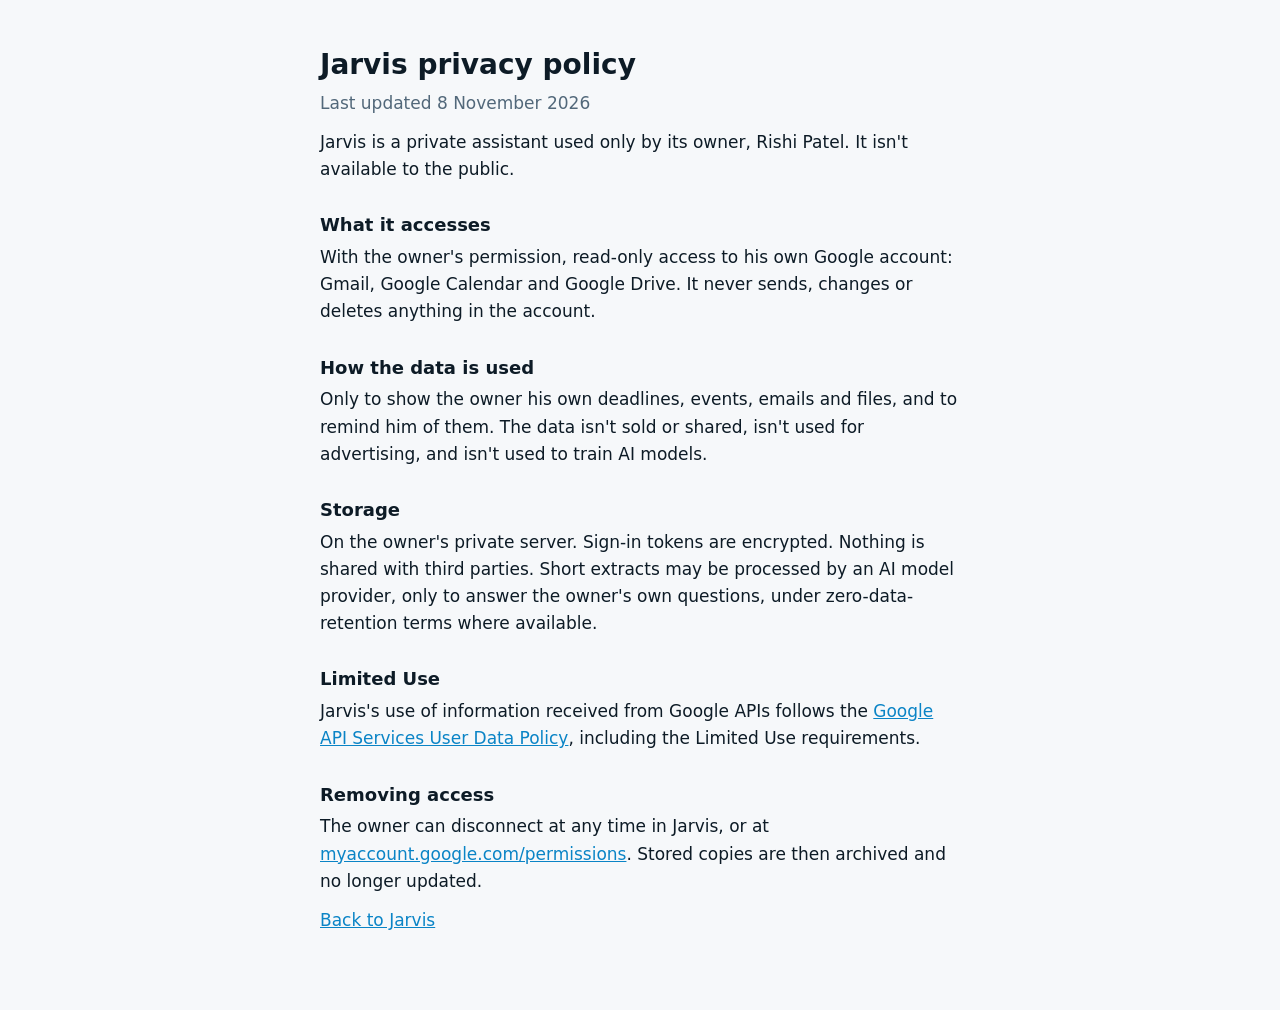
==== privacy.html @ a1d3a168 "Jarvis home and privacy pages (for Google's app publishing) Co-Authored-By: Claude Opus 5.5 <noreply" ====
<!doctype html>
<html lang="en-GB">
<head>
<meta charset="utf-8">
<meta name="viewport" content="width=device-width, initial-scale=1">
<title>Jarvis privacy policy</title>
<meta name="robots" content="noindex">
<link rel="stylesheet" href="style.css">
</head>
<body>
<main>
<h1>Jarvis privacy policy</h1>
<p class="muted">Last updated 8 November 2026</p>
<p>Jarvis is a private assistant used only by its owner, Rishi Patel. It isn't available to the public.</p>
<h2>What it accesses</h2>
<p>With the owner's permission, read-only access to his own Google account: Gmail, Google Calendar and Google Drive. It never sends, changes or deletes anything in the account.</p>
<h2>How the data is used</h2>
<p>Only to show the owner his own deadlines, events, emails and files, and to remind him of them. The data isn't sold or shared, isn't used for advertising, and isn't used to train AI models.</p>
<h2>Storage</h2>
<p>On the owner's private server. Sign-in tokens are encrypted. Nothing is shared with third parties. Short extracts may be processed by an AI model provider, only to answer the owner's own questions, under zero-data-retention terms where available.</p>
<h2>Limited Use</h2>
<p>Jarvis's use of information received from Google APIs follows the <a href="https://developers.google.com/terms/api-services-user-data-policy">Google API Services User Data Policy</a>, including the Limited Use requirements.</p>
<h2>Removing access</h2>
<p>The owner can disconnect at any time in Jarvis, or at <a href="https://myaccount.google.com/permissions">myaccount.google.com/permissions</a>. Stored copies are then archived and no longer updated.</p>
<p><a href="./">Back to Jarvis</a></p>
</main>
</body>
</html>
---- style.css ----
:root { color-scheme: light dark; --bg: #f6f8fa; --fg: #0d1b26; --muted: #52687a; --accent: #0a84c6; }
@media (prefers-color-scheme: dark) { :root { --bg: #02060c; --fg: #e6f3fa; --muted: #8aa9ba; --accent: #2fd4ff; } }
body { margin: 0; background: var(--bg); color: var(--fg); font: 17px/1.6 -apple-system, system-ui, sans-serif; }
main { max-width: 640px; margin: 0 auto; padding: 48px 16px 64px; }
h1 { font-size: 28px; line-height: 1.2; margin: 0 0 8px; }
h2 { font-size: 18px; margin: 28px 0 4px; }
p { margin: 0 0 12px; }
.muted { color: var(--muted); }
a { color: var(--accent); }
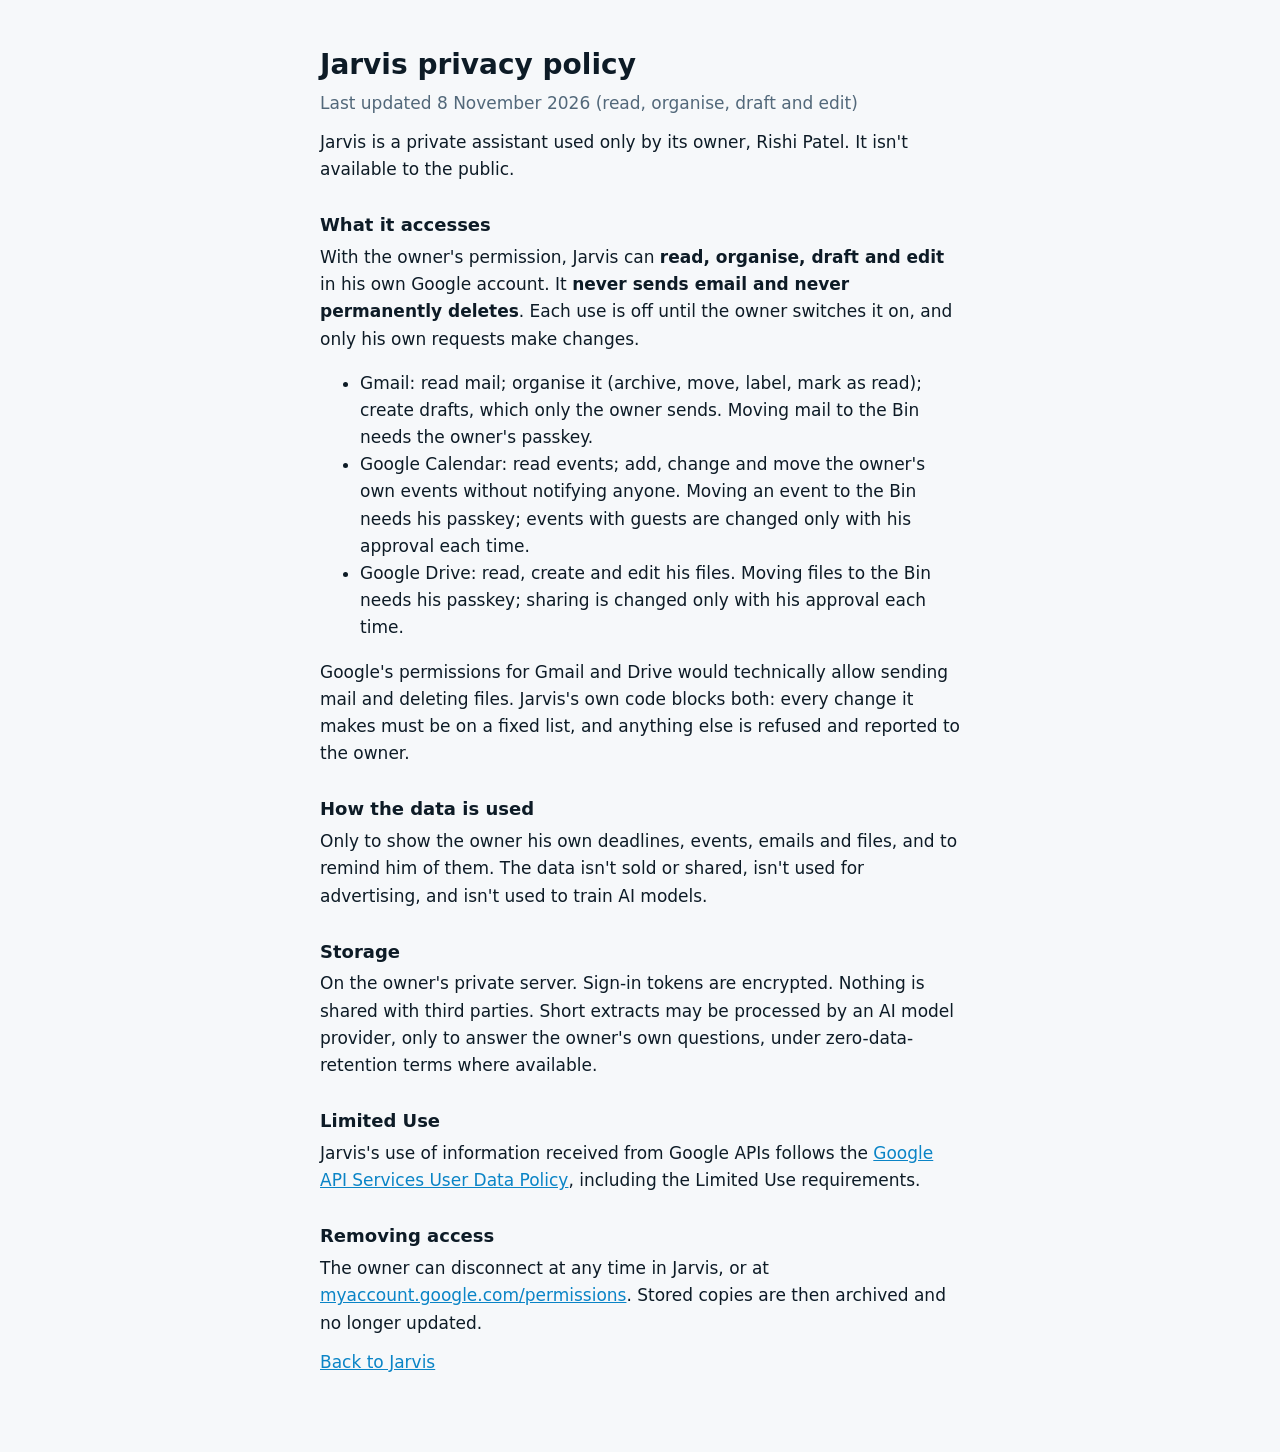
==== commit d3eb8fc8: "Privacy and home pages: read, organise, draft and edit; never sends email or permanently deletes Co-" ====
--- a/privacy.html
+++ b/privacy.html
@@ -10,10 +10,16 @@
 <body>
 <main>
 <h1>Jarvis privacy policy</h1>
-<p class="muted">Last updated 8 November 2026</p>
+<p class="muted">Last updated 8 November 2026 (read, organise, draft and edit)</p>
 <p>Jarvis is a private assistant used only by its owner, Rishi Patel. It isn't available to the public.</p>
 <h2>What it accesses</h2>
-<p>With the owner's permission, read-only access to his own Google account: Gmail, Google Calendar and Google Drive. It never sends, changes or deletes anything in the account.</p>
+<p>With the owner's permission, Jarvis can <strong>read, organise, draft and edit</strong> in his own Google account. It <strong>never sends email and never permanently deletes</strong>. Each use is off until the owner switches it on, and only his own requests make changes.</p>
+<ul>
+<li>Gmail: read mail; organise it (archive, move, label, mark as read); create drafts, which only the owner sends. Moving mail to the Bin needs the owner's passkey.</li>
+<li>Google Calendar: read events; add, change and move the owner's own events without notifying anyone. Moving an event to the Bin needs his passkey; events with guests are changed only with his approval each time.</li>
+<li>Google Drive: read, create and edit his files. Moving files to the Bin needs his passkey; sharing is changed only with his approval each time.</li>
+</ul>
+<p>Google's permissions for Gmail and Drive would technically allow sending mail and deleting files. Jarvis's own code blocks both: every change it makes must be on a fixed list, and anything else is refused and reported to the owner.</p>
 <h2>How the data is used</h2>
 <p>Only to show the owner his own deadlines, events, emails and files, and to remind him of them. The data isn't sold or shared, isn't used for advertising, and isn't used to train AI models.</p>
 <h2>Storage</h2>
